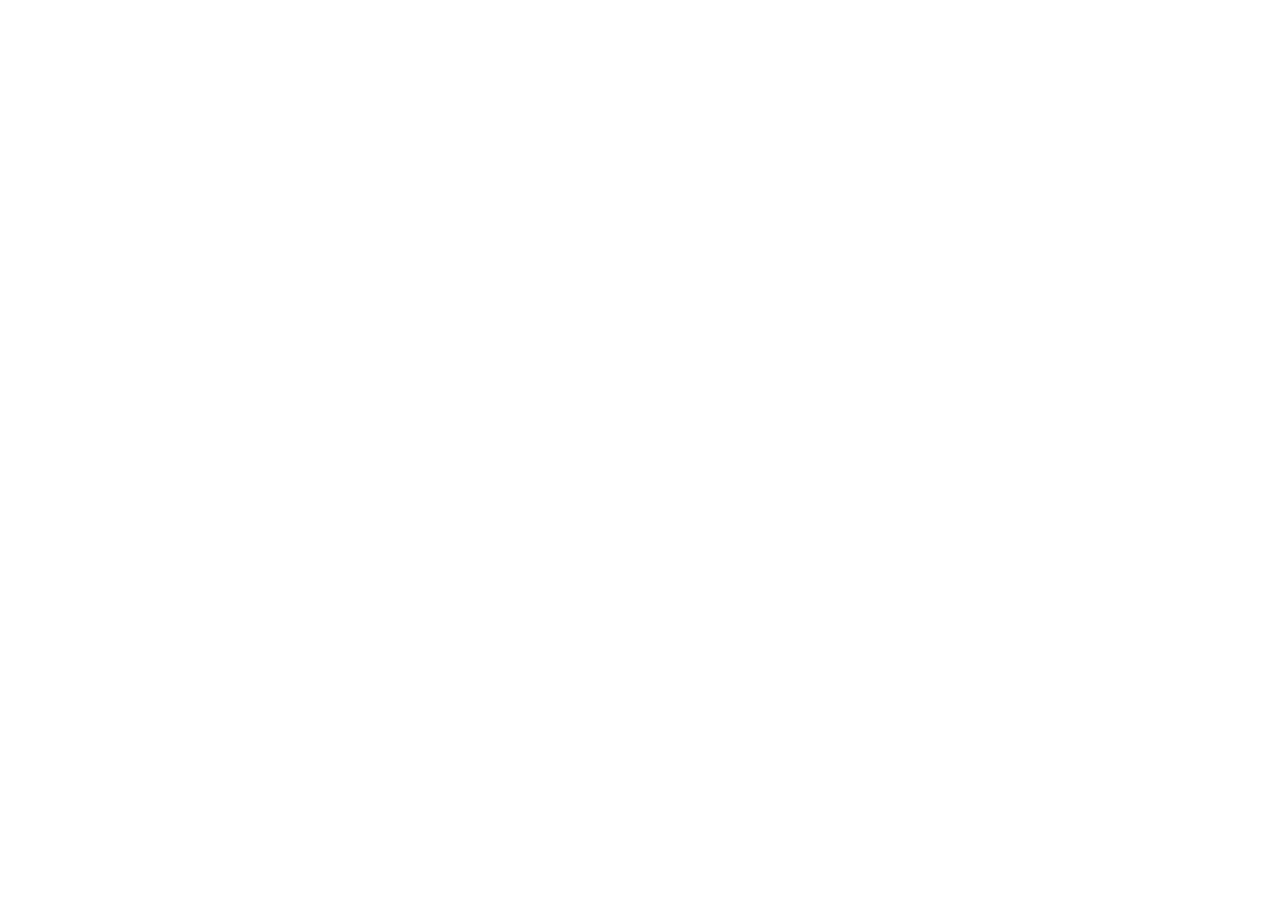
==== index.html @ dcf0bac3 "Updates" ====
<!doctype html><html lang="en"><head><meta charset="utf-8"/><link rel="icon" href="/My-portfolio/favicon.ico"/><meta name="viewport" content="width=device-width,initial-scale=1"/><meta name="theme-color" content="#000000"/><meta name="description" content="Web site created using create-react-app"/><link rel="apple-touch-icon" href="/My-portfolio/logo192.png"/><link rel="manifest" href="/My-portfolio/manifest.json"/><title>React App</title><script defer="defer" src="/My-portfolio/static/js/main.4578a81f.js"></script><link href="/My-portfolio/static/css/main.7139f58d.css" rel="stylesheet"></head><body><noscript>You need to enable JavaScript to run this app.</noscript><div id="root"></div></body></html>
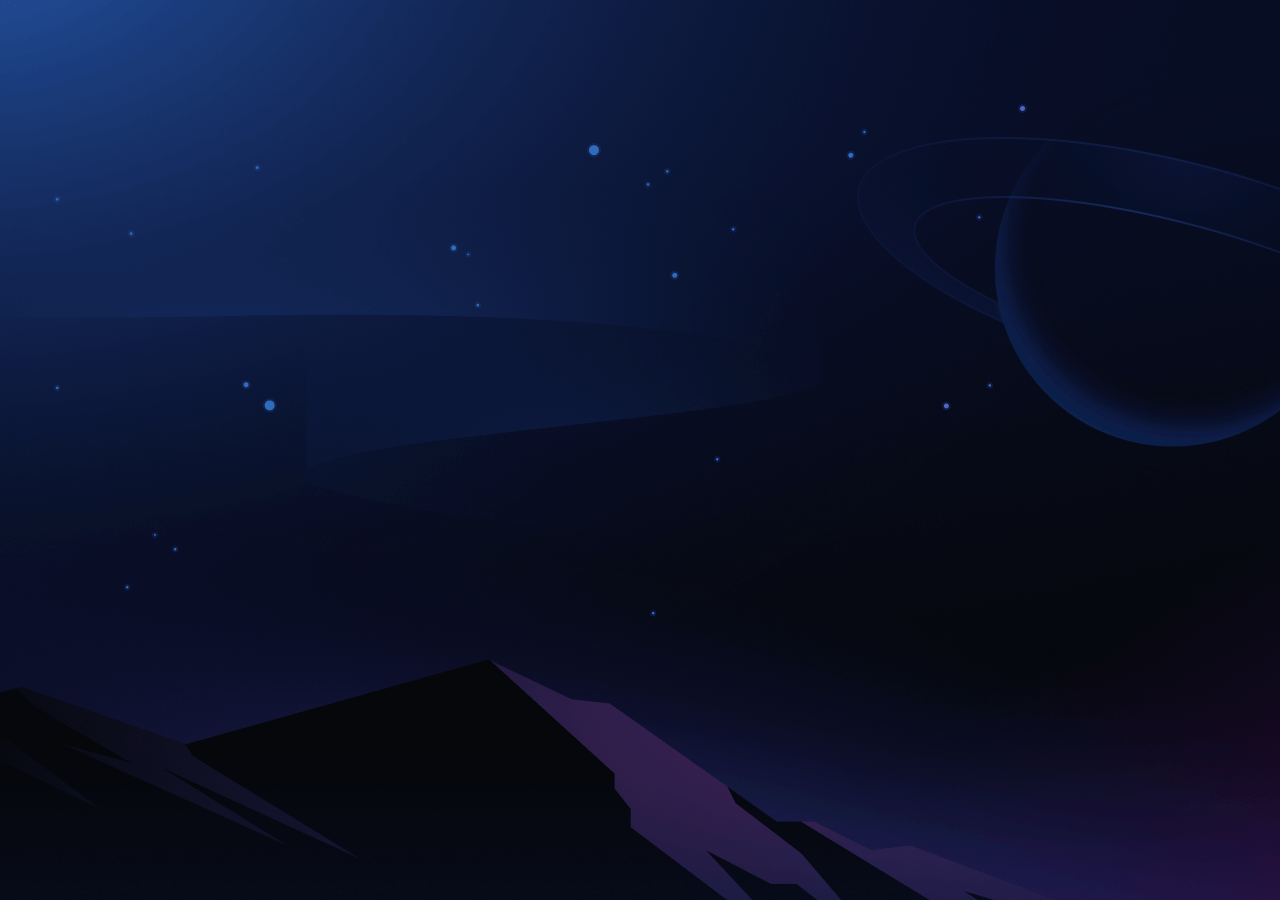
==== commit ab390e3c: "Updates" ====
--- a/index.html
+++ b/index.html
@@ -1 +1 @@
-<!doctype html><html lang="en"><head><meta charset="utf-8"/><link rel="icon" href="/My-portfolio/favicon.ico"/><meta name="viewport" content="width=device-width,initial-scale=1"/><meta name="theme-color" content="#000000"/><meta name="description" content="Web site created using create-react-app"/><link rel="apple-touch-icon" href="/My-portfolio/logo192.png"/><link rel="manifest" href="/My-portfolio/manifest.json"/><title>React App</title><script defer="defer" src="/My-portfolio/static/js/main.4578a81f.js"></script><link href="/My-portfolio/static/css/main.7139f58d.css" rel="stylesheet"></head><body><noscript>You need to enable JavaScript to run this app.</noscript><div id="root"></div></body></html>+<!doctype html><html lang="en"><head><meta charset="utf-8"/><link rel="icon" href="/favicon.ico"/><meta name="viewport" content="width=device-width,initial-scale=1"/><meta name="theme-color" content="#000000"/><meta name="description" content="Web site created using create-react-app"/><link rel="apple-touch-icon" href="/logo192.png"/><link rel="manifest" href="/manifest.json"/><title>React App</title><script defer="defer" src="/static/js/main.a88f7829.js"></script><link href="/static/css/main.f8ed37b4.css" rel="stylesheet"></head><body><noscript>You need to enable JavaScript to run this app.</noscript><div id="root"></div></body></html>
--- a/static/css/main.f8ed37b4.css
+++ b/static/css/main.f8ed37b4.css
@@ -0,0 +1,2 @@
+@import url(https://fonts.googleapis.com/css2?family=Fira+Sans&family=Poppins:wght@400;600;700&display=swap);*{font-family:Outfit,sans-serif}a,h1,h4,p{color:#fff;text-decoration:none}ul{list-style:none}body{background:#16161a}.header{align-items:center;background-color:#11112f;color:#fff;display:flex;justify-content:space-between;padding:20px}.header-bg{background-color:rgba(139,30,139,.196)}.header h1{color:#fff;margin:0}.header a{color:#fff;text-decoration:none}.nav-menu{align-items:center;display:flex;flex-direction:row;justify-content:center;list-style:none;margin:0;padding:0}.nav-menu :hover{box-shadow:0 8px 16px #0003;transform:translateY(-10px)}.nav-menu li{margin:0 20px}.nav-menu a{color:#fff;font-size:1.2rem;text-decoration:none}.hamburger{display:none}@media (max-width:768px){.nav-menu{align-items:center;flex-direction:column;height:0;justify-content:center;overflow:hidden;transition:height .3s ease}.nav-menu.active{display:flex;height:100vh}.nav-menu li{margin:20px 0}.hamburger{display:block}}*{box-sizing:border-box;margin:0;padding:0}body{background:#000;line-height:1.6}.hero{align-items:center;animation:backgroundAnimation 15s ease infinite;background-image:url(/static/media/bg.c78c2f66219663c585fe.webp);background-position:50%;background-size:cover;color:#fff;display:flex;height:100vh;justify-content:center;position:relative;text-align:center}.mask{background:#0000004d;height:100%;left:0;position:absolute;top:0;width:100%;z-index:1}.content{animation:fadeIn 2s ease-out forwards;position:relative;text-align:center;z-index:2}.content p{animation:slideIn 1s ease-out forwards;font-size:calc(10px + 2vmin);margin:0}.content h1{animation:slideIn 1.5s ease-out forwards;font-size:calc(20px + 4vmin);margin:10px 0}.button{animation:fadeInButtons 2s ease-out forwards;margin-top:20px}.button .btn{background-color:#7f5af0;border:none;border-radius:5px;color:#fff;cursor:pointer;margin:10px;padding:10px 20px;text-decoration:none;transition:background-color .3s,transform .3s}.button .btn-light{background-color:#fff;color:#282c34}.button .btn:hover{background-color:#21a1f1;transform:scale(1.1)}.button .btn-light:hover{background-color:#f0f0f0;color:#282c34;transform:scale(1.1)}form{margin-top:20px;transition:transform .3s ease-in-out}form:hover{transform:translateY(-10px)}form button,form input{border:none;border-radius:5px;margin:5px;padding:10px}@keyframes backgroundAnimation{0%{background-position:0 50%}50%{background-position:100% 50%}to{background-position:0 50%}}@media screen and (max-width:768px){.content h1{font-size:calc(16px + 3vmin)}.content p{font-size:calc(8px + 1.5vmin)}.button .btn{padding:8px 16px}}@media screen and (max-width:480px){.content h1{font-size:24px}.content p{font-size:14px}}.footer{background:#222;color:#fff;padding:6rem 0;width:100%}.footer-container{grid-gap:40px;display:grid;grid-template-columns:repeat(2,1fr);margin:auto;max-width:1140px}.left{display:flex;flex-direction:column;padding:1rem}.E-mail,.Phone,.location{align-items:center;display:flex;margin-bottom:1rem}.right{display:flex;flex-direction:column;margin-left:300px;padding:1rem}.social{display:flex;margin-top:1rem}h4{font-size:1.4rem;margin-bottom:.5rem}p{font-size:1.2rem;line-height:1.5}.social a{margin-right:1rem;transition:transform .3s ease}.social a:hover{transform:translateY(-3px)}@media screen and (max-width:640px){.footer-container{grid-template-columns:1fr}}.about{background-image:url(/static/media/bg2.a1ca704fad6da438b8d7.png);background-repeat:no-repeat;background-size:cover;justify-content:center;min-height:100vh;padding:3rem 1rem;width:100%}.about,.about-content{align-items:center;display:flex}.about-content{animation:fadeIn 1s ease-out;background:#0009;border-radius:15px;box-shadow:0 4px 15px #0000004d;color:#fff;flex-direction:row;justify-content:space-between;max-width:1000px;padding:2rem}.text-content{animation:slideInLeft 1s ease-out;flex:1 1;margin-right:2rem;text-align:left}.heading{font-size:3rem;margin-bottom:1rem;text-shadow:2px 2px 4px #0006}.description{font-size:1.2rem;line-height:1.6;margin-bottom:1.5rem;text-shadow:1px 1px 3px #0000004d}.button-container{display:flex;gap:1rem}.hero-btn{background-color:#7f5af0;border:none;border-radius:5px;color:#fff;cursor:pointer;font-size:1.2rem;padding:12px 24px;text-decoration:none;transition:background-color .3s,transform .3s}.hero-btn:hover{background-color:#826ebe;transform:translateY(-5px)}.img-container{animation:slideInRight 1s ease-out;display:flex;flex:1 1;justify-content:center}.img{border-radius:15px;box-shadow:0 4px 10px #0003;max-width:100%}@keyframes slideInLeft{0%{opacity:0;transform:translateX(-20px)}to{opacity:1;transform:translateX(0)}}@keyframes slideInRight{0%{opacity:0;transform:translateX(20px)}to{opacity:1;transform:translateX(0)}}@media screen and (max-width:768px){.about-content{flex-direction:column;text-align:center}.text-content{margin-bottom:2rem;margin-right:0}.heading{font-size:2.5rem}.description,.hero-btn{font-size:1rem}.img-container{justify-content:center}}@media screen and (max-width:480px){.heading{font-size:2rem}.description,.hero-btn{font-size:.9rem}.hero-btn{padding:10px 20px}}.work-container{background-image:url(/static/media/bg3.5f8e93cfd91b752852b8.png);background-repeat:no-repeat;background-size:cover;padding:2rem 0}.project-heading{animation:headingAnimation 1s cubic-bezier(.25,.46,.45,.94) forwards;color:#fff;font-size:2.5rem;opacity:0;padding:2rem 0;text-align:center;transform:translateY(-20px) scale(.8)}.project-container{grid-gap:2rem;animation:fadeIn 1s ease-in-out;display:grid;grid-template-columns:repeat(3,1fr);margin:auto;max-width:1140px;padding:2rem}.project-card{animation:slideIn .5s ease-in-out;border:2px solid grey;border-radius:8px;box-shadow:0 4px 8px #0000001a;padding:1.5rem;transition:transform .3s,box-shadow .3s}.project-card:hover{box-shadow:0 8px 16px #0003;transform:translateY(-10px)}.project-card img{animation:fadeIn 2s ease-in-out;border-radius:8px;width:100%}.project-title{color:#fff;font-size:1.5rem;padding:1rem 0;text-align:center}.project-details p{color:#fff;font-size:1rem;padding-bottom:1rem;text-align:justify}.project-btns{display:flex;justify-content:space-between}.btn{border-radius:4px;color:#fff;padding:.5rem 1rem;text-decoration:none;transition:background .3s,transform .3s}.view-btn{background:#28a745}.view-btn:hover{background:#218838;transform:scale(1.05)}.source-btn{background:#007bff}.source-btn:hover{background:#0056b3;transform:scale(1.05)}@keyframes headingAnimation{0%{opacity:0;transform:translateY(-20px) scale(.8)}60%{opacity:1;transform:translateY(0) scale(1.1)}to{opacity:1;transform:translateY(0) scale(1)}}@media screen and (max-width:740px){.project-container{grid-template-columns:1fr;max-width:90%}}.Form{background-image:url(/static/media/bg2.a1ca704fad6da438b8d7.png)}.contact-heading{animation:fadeIn 1s ease;text-align:center}.contact-heading h1{animation:slideIn 1s ease forwards;color:#fff;font-size:3rem;margin-bottom:10px;opacity:0}.contact-heading p{animation:slideIn forwards 1s ease .5s forwards;color:#fff;font-size:1.5rem}@keyframes slideIn{0%{opacity:0;transform:translateY(-20px)}to{opacity:1;transform:translateY(0)}}@keyframes fadeIn{0%{opacity:0}to{opacity:1}}form{background-color:#ffffff1a;border-radius:8px;box-shadow:0 4px 8px #0000001a;display:flex;flex-direction:column;margin:auto auto 20px;max-width:600px;padding:3rem 1rem}form label{color:#fff;margin-bottom:.5rem}form input,form textarea{background-color:#ffffff1a;border:none;border-radius:4px;color:#f4f4f4;font-size:1.2rem;margin-bottom:1rem;padding:10px 18px;transition:background-color .3s ease,border-color .3s ease,box-shadow .3s ease}form input:focus,form textarea:focus{background-color:#fff3;box-shadow:0 0 8px #ffffff4d;outline:none}form textarea{min-height:120px;resize:vertical}.submit{border:none;border-radius:4px;color:#fff;cursor:pointer;font-size:1.2rem;padding:12px 0;transition:background .3s ease}.submit,.submit:hover{background:#7f5af0}@media (max-width:600px){.contact-heading h1{font-size:2.5rem}.contact-heading p{font-size:1.3rem}form{padding:1.5rem}.submit,form input,form textarea{max-width:100%}}body{background-image:url(/static/media/bg.c78c2f66219663c585fe.webp)}.resume-container{align-items:center;background-color:#11112f;box-shadow:0 4px 8px #0000001a;display:flex;flex-direction:column;margin:0 auto;max-width:800px;overflow:hidden;padding:20px}.download-button-container{margin-top:20px}.download-btn{align-items:center;background-color:#11112f;border:none;border-radius:5px;color:#fff;cursor:pointer;display:flex;padding:10px 20px;transition:background-color .3s ease}.download-btn:hover{background-color:#282c6b}.download-button,a.download-button{align-items:center;color:#fff;display:flex;text-decoration:none}body{background-color:#f4f4f9;font-family:Arial,sans-serif;margin:0;padding:0}.skills-container{background-image:url(/static/media/bg2.a1ca704fad6da438b8d7.png);color:#fff;padding:50px 20px;text-align:center}.skills-heading{animation:fadeInDown 1s ease-in-out;font-size:3.5em;margin-bottom:30px;text-shadow:2px 2px 4px #0006}.skills-box{animation:fadeInUp 1s ease-in-out;background:#ffffff1a;border-radius:20px;box-shadow:0 12px 24px #0003;margin-bottom:30px;padding:30px}.skills-type{animation:fadeInDown 1s ease-in-out;color:#fff;font-size:2em;margin-bottom:20px;text-shadow:2px 2px 4px #0006}.skills-grid{grid-gap:20px;display:grid;gap:20px;grid-template-columns:repeat(auto-fit,minmax(150px,1fr))}.skills-card{animation:fadeInUp 1s ease-in-out;overflow:hidden;position:relative}.skills-card:hover{box-shadow:0 12px 24px #0006;transform:translateY(-10px)}.skills-image{border-radius:15px;margin-bottom:10px;transition:transform .3s,opacity .3s;width:40%}.skills-card:hover .skills-image{opacity:.9;transform:scale(1.05)}.skills-title{color:#fff;font-size:1.2em;margin-top:10px;text-shadow:1px 1px 2px #00000080}@keyframes fadeInDown{0%{opacity:0;transform:translateY(-20px)}to{opacity:1;transform:translateY(0)}}@keyframes fadeInUp{0%{opacity:0;transform:translateY(20px)}to{opacity:1;transform:translateY(0)}}@media (max-width:768px){.skills-heading{font-size:3em}.skills-type{font-size:1.8em}.skills-card{padding:10px}}@media (max-width:480px){.skills-heading{font-size:2.5em}.skills-type{font-size:1.5em}.skills-card{padding:8px}}
+/*# sourceMappingURL=main.f8ed37b4.css.map*/
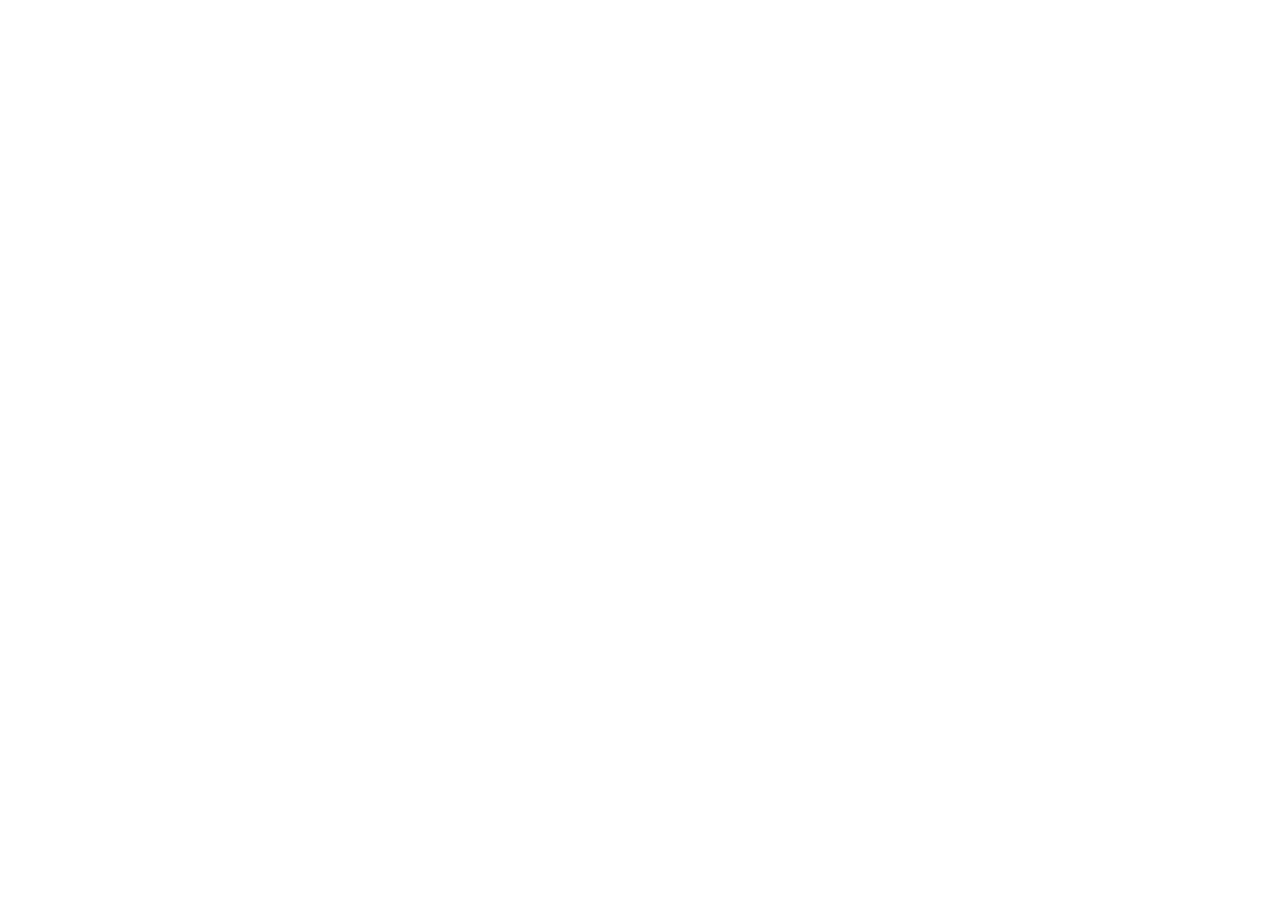
==== commit 81b4176c: "Updates" ====
--- a/index.html
+++ b/index.html
@@ -1 +1 @@
-<!doctype html><html lang="en"><head><meta charset="utf-8"/><link rel="icon" href="/favicon.ico"/><meta name="viewport" content="width=device-width,initial-scale=1"/><meta name="theme-color" content="#000000"/><meta name="description" content="Web site created using create-react-app"/><link rel="apple-touch-icon" href="/logo192.png"/><link rel="manifest" href="/manifest.json"/><title>React App</title><script defer="defer" src="/static/js/main.a88f7829.js"></script><link href="/static/css/main.f8ed37b4.css" rel="stylesheet"></head><body><noscript>You need to enable JavaScript to run this app.</noscript><div id="root"></div></body></html>+<!doctype html><html lang="en"><head><meta charset="utf-8"/><link rel="icon" href="/My-Portfolio/favicon.ico"/><meta name="viewport" content="width=device-width,initial-scale=1"/><meta name="theme-color" content="#000000"/><meta name="description" content="Web site created using create-react-app"/><link rel="apple-touch-icon" href="/My-Portfolio/logo192.png"/><link rel="manifest" href="/My-Portfolio/manifest.json"/><title>React App</title><script defer="defer" src="/My-Portfolio/static/js/main.2ae04b29.js"></script><link href="/My-Portfolio/static/css/main.3b86f26d.css" rel="stylesheet"></head><body><noscript>You need to enable JavaScript to run this app.</noscript><div id="root"></div></body></html>
